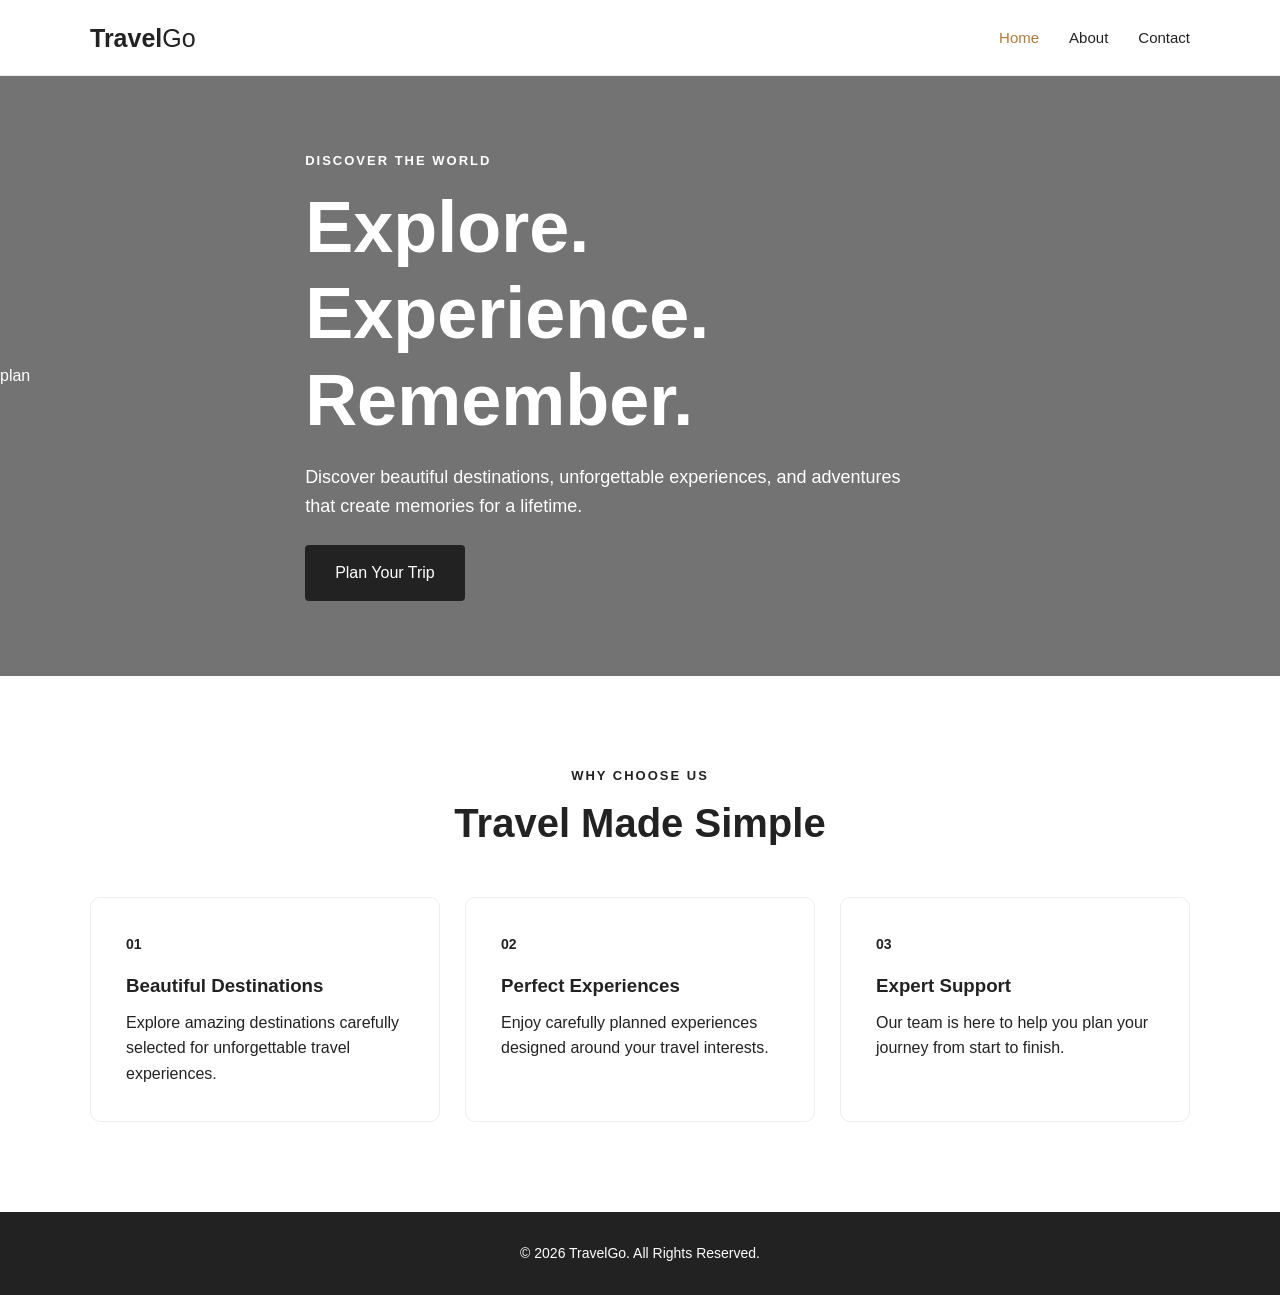
==== index.html @ 9b465028 "first commit" ====
<!DOCTYPE html>
<html lang="en">
<head>
    <meta charset="UTF-8">
    <meta name="viewport" content="width=device-width, initial-scale=1.0">
    <title>Home | Travel Website</title>
    <link rel="stylesheet" href="css/style.css">
</head>
<body>

    <header class="header">
        <div class="container navbar">
            <a href="index.html" class="logo">Travel<span>Go</span></a>

            <nav>
                <a href="index.html" class="active">Home</a>
                <a href="about.html">About</a>
                <a href="contact.html">Contact</a>
            </nav>
        </div>
    </header>

    <main>
        <section class="hero">plan
            <div class="container hero-content">
                <p class="subtitle">DISCOVER THE WORLD</p>
                <h1>Explore. Experience. Remember.</h1>
                <p>
                    Discover beautiful destinations, unforgettable experiences,
                    and adventures that create memories for a lifetime.
                </p>

                <a href="contact.html" class="btn-secondary">Plan Your Trip</a>
            </div>
        </section>

        <section class="features">
            <div class="container">
                <div class="section-heading">
                    <p class="subtitle">WHY CHOOSE US</p>
                    <h2>Travel Made Simple</h2>
                </div>

                <div class="feature-grid">
                    <div class="feature-card">
                        <div class="icon">01</div>
                        <h3>Beautiful Destinations</h3>
                        <p>
                            Explore amazing destinations carefully selected
                            for unforgettable travel experiences.
                        </p>
                    </div>

                    <div class="feature-card">
                        <div class="icon">02</div>
                        <h3>Perfect Experiences</h3>
                        <p>
                            Enjoy carefully planned experiences designed
                            around your travel interests.
                        </p>
                    </div>

                    <div class="feature-card">
                        <div class="icon">03</div>
                        <h3>Expert Support</h3>
                        <p>
                            Our team is here to help you plan your journey
                            from start to finish.
                        </p>
                    </div>
                </div>
            </div>
        </section>
    </main>

    <footer class="footer">
        <p>&copy; 2026 TravelGo. All Rights Reserved.</p>
    </footer>

</body>
</html>
---- css/style.css ----
/* =========================
   RESET
========================= */

* {
    margin: 0;
    padding: 0;
    box-sizing: border-box;
}

html {
    scroll-behavior: smooth;
}

body {
    font-family: Arial, sans-serif;
    color: #222;
    line-height: 1.6;
    background: #fff;
}

a {
    text-decoration: none;
    color: inherit;
}

img {
    max-width: 100%;
    display: block;
}

/* =========================
   COMMON
========================= */

.container {
    width: min(1100px, 90%);
    margin: auto;
}

.subtitle {
    font-size: 13px;
    font-weight: 700;
    letter-spacing: 2px;
    margin-bottom: 12px;
}

h1,
h2,
h3 {
    line-height: 1.2;
}

.btn {
    display: inline-block;
    margin-top: 25px;
    padding: 13px 28px;
    background: #222;
    color: #fff;
    border: 2px solid #222;
    border-radius: 4px;
    transition: all 0.3s ease;
    cursor: pointer;
}

.btn:hover {
    background: transparent;
    color: #222;
}

.btn-secondary {
    display: inline-block;
    margin-top: 25px;
    padding: 13px 28px;
    background: #222;
    color: #fff;
    border: 2px solid #222;
    border-radius: 4px;
    transition: all 0.3s ease;
}

.btn-secondary:hover {
    background: transparent;
    /* color: #222; */
    border-color: #fff;
}

/* =========================
   HEADER
========================= */

.header {
    background: #fff;
    border-bottom: 1px solid #eee;
}

.navbar {
    min-height: 75px;
    display: flex;
    align-items: center;
    justify-content: space-between;
}

.logo {
    font-size: 25px;
    font-weight: 700;
}

.logo span {
    font-weight: 400;
}

nav {
    display: flex;
    gap: 30px;
}

nav a {
    font-size: 15px;
    transition: color 0.3s ease;
}

nav a:hover,
nav a.active {
    color: #b47b35;
}

/* =========================
   HOME HERO
========================= */

.hero {
    min-height: 600px;
    display: flex;
    align-items: center;
    background:
        linear-gradient(
            rgba(0, 0, 0, 0.55),
            rgba(0, 0, 0, 0.55)
        ),
        url("https://images.unsplash.com/photo-1500530855697-b586d89ba3ee?auto=format&fit=crop&w=1600&q=80")
        center / cover;
    color: #fff;
}

.hero-content {
    max-width: 700px;
}

.hero h1 {
    font-size: clamp(40px, 6vw, 72px);
    margin-bottom: 20px;
}

.hero-content > p:not(.subtitle) {
    max-width: 600px;
    font-size: 18px;
}

/* =========================
   FEATURES
========================= */

.features {
    padding: 90px 0;
}

.section-heading {
    text-align: center;
    margin-bottom: 50px;
}

.section-heading h2 {
    font-size: 40px;
}

.feature-grid {
    display: grid;
    grid-template-columns: repeat(3, 1fr);
    gap: 25px;
}

.feature-card {
    padding: 35px;
    border: 1px solid #eee;
    border-radius: 10px;
    transition: transform 0.3s ease, box-shadow 0.3s ease;
}

.feature-card:hover {
    transform: translateY(-8px);
    box-shadow: 0 15px 35px rgba(0, 0, 0, 0.08);
}

.icon {
    margin-bottom: 20px;
    font-size: 14px;
    font-weight: 700;
}

.feature-card h3 {
    margin-bottom: 12px;
}

/* =========================
   PAGE BANNER
========================= */

.page-banner {
    padding: 100px 0;
    background: #f4f1eb;
}

.page-banner h1 {
    font-size: 55px;
    margin-bottom: 15px;
}

.page-banner p:last-child {
    max-width: 600px;
}

/* =========================
   ABOUT
========================= */

.about-section {
    padding: 100px 0;
}

.about-grid {
    display: grid;
    grid-template-columns: 1fr 1fr;
    gap: 70px;
    align-items: center;
}

.about-image {
    min-height: 450px;
}

.image-placeholder {
    height: 100%;
    min-height: 450px;
    display: flex;
    align-items: center;
    justify-content: center;
    background:
        linear-gradient(
            rgba(0, 0, 0, 0.2),
            rgba(0, 0, 0, 0.2)
        ),
        url("https://images.unsplash.com/photo-1516026672322-bc52d61a55d5?auto=format&fit=crop&w=1000&q=80")
        center / cover;
    color: #fff;
    font-size: 30px;
    font-weight: 700;
    letter-spacing: 5px;
}

.about-content h2,
.contact-info h2 {
    font-size: 42px;
    margin-bottom: 20px;
}

.about-content p {
    margin-bottom: 15px;
}

/* =========================
   CONTACT
========================= */

.contact-section {
    padding: 100px 0;
}

.contact-grid {
    display: grid;
    grid-template-columns: 1fr 1fr;
    gap: 70px;
}

.contact-item {
    margin-top: 25px;
}

.contact-item p {
    color: #666;
}

.contact-form {
    padding: 35px;
    border: 1px solid #eee;
    border-radius: 10px;
}

.form-group {
    margin-bottom: 20px;
}

.form-group label {
    display: block;
    margin-bottom: 7px;
    font-weight: 600;
}

.form-group input,
.form-group textarea {
    width: 100%;
    padding: 13px 15px;
    border: 1px solid #ddd;
    border-radius: 4px;
    font: inherit;
    outline: none;
    transition: border-color 0.3s ease;
}

.form-group input:focus,
.form-group textarea:focus {
    border-color: #222;
}

.form-group textarea {
    resize: vertical;
}

/* =========================
   FOOTER
========================= */

.footer {
    padding: 30px;
    text-align: center;
    background: #222;
    color: #fff;
    font-size: 14px;
}

/* =========================
   RESPONSIVE
========================= */

@media (max-width: 768px) {

    .navbar {
        flex-direction: column;
        justify-content: center;
        gap: 15px;
        padding: 18px 0;
    }

    nav {
        gap: 18px;
    }

    .hero {
        min-height: 500px;
    }

    .feature-grid,
    .about-grid,
    .contact-grid {
        grid-template-columns: 1fr;
    }

    .features,
    .about-section,
    .contact-section {
        padding: 60px 0;
    }

    .page-banner {
        padding: 70px 0;
    }

    .page-banner h1 {
        font-size: 42px;
    }

    .about-content h2,
    .contact-info h2 {
        font-size: 34px;
    }
}
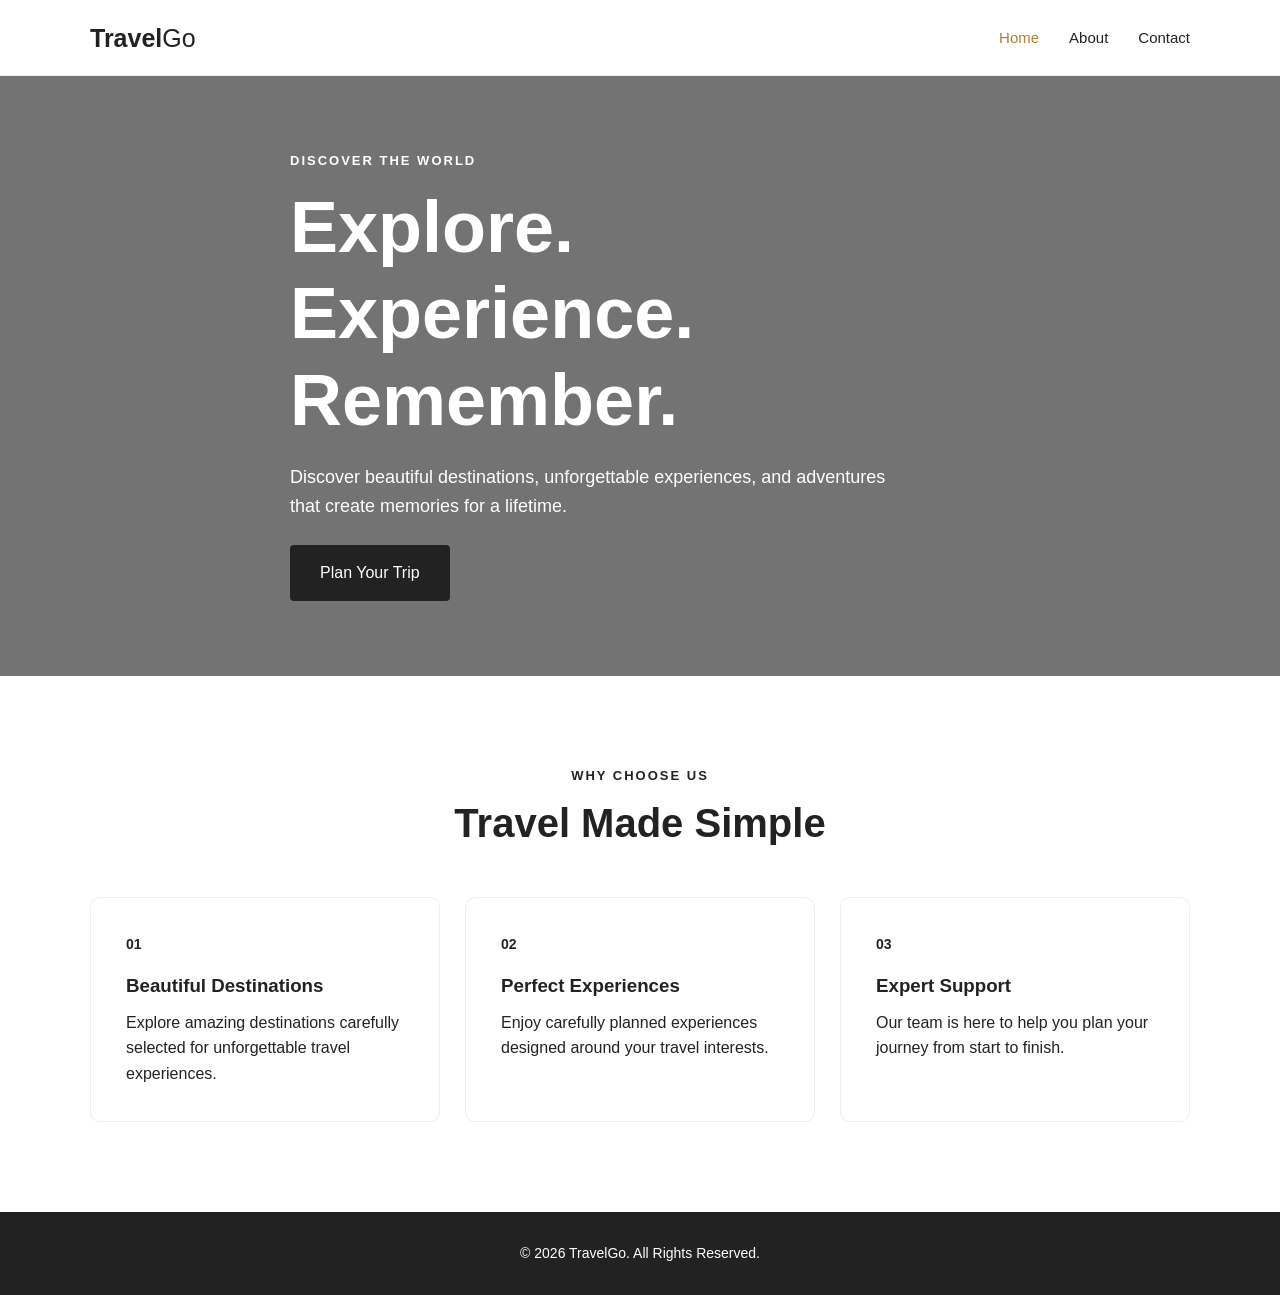
==== commit 111329de: "bug removed from homepage" ====
--- a/index.html
+++ b/index.html
@@ -21,7 +21,7 @@
     </header>
 
     <main>
-        <section class="hero">plan
+        <section class="hero">
             <div class="container hero-content">
                 <p class="subtitle">DISCOVER THE WORLD</p>
                 <h1>Explore. Experience. Remember.</h1>
@@ -30,7 +30,7 @@
                     and adventures that create memories for a lifetime.
                 </p>
 
-                <a href="contact.html" class="btn-secondary">Plan Your Trip</a>
+                <a href="contact.html" class="btn-primary">Plan Your Trip</a>
             </div>
         </section>
 
--- a/css/style.css
+++ b/css/style.css
@@ -68,7 +68,7 @@
     color: #222;
 }
 
-.btn-secondary {
+.btn-primary {
     display: inline-block;
     margin-top: 25px;
     padding: 13px 28px;
@@ -79,7 +79,7 @@
     transition: all 0.3s ease;
 }
 
-.btn-secondary:hover {
+.btn-primary:hover {
     background: transparent;
     /* color: #222; */
     border-color: #fff;
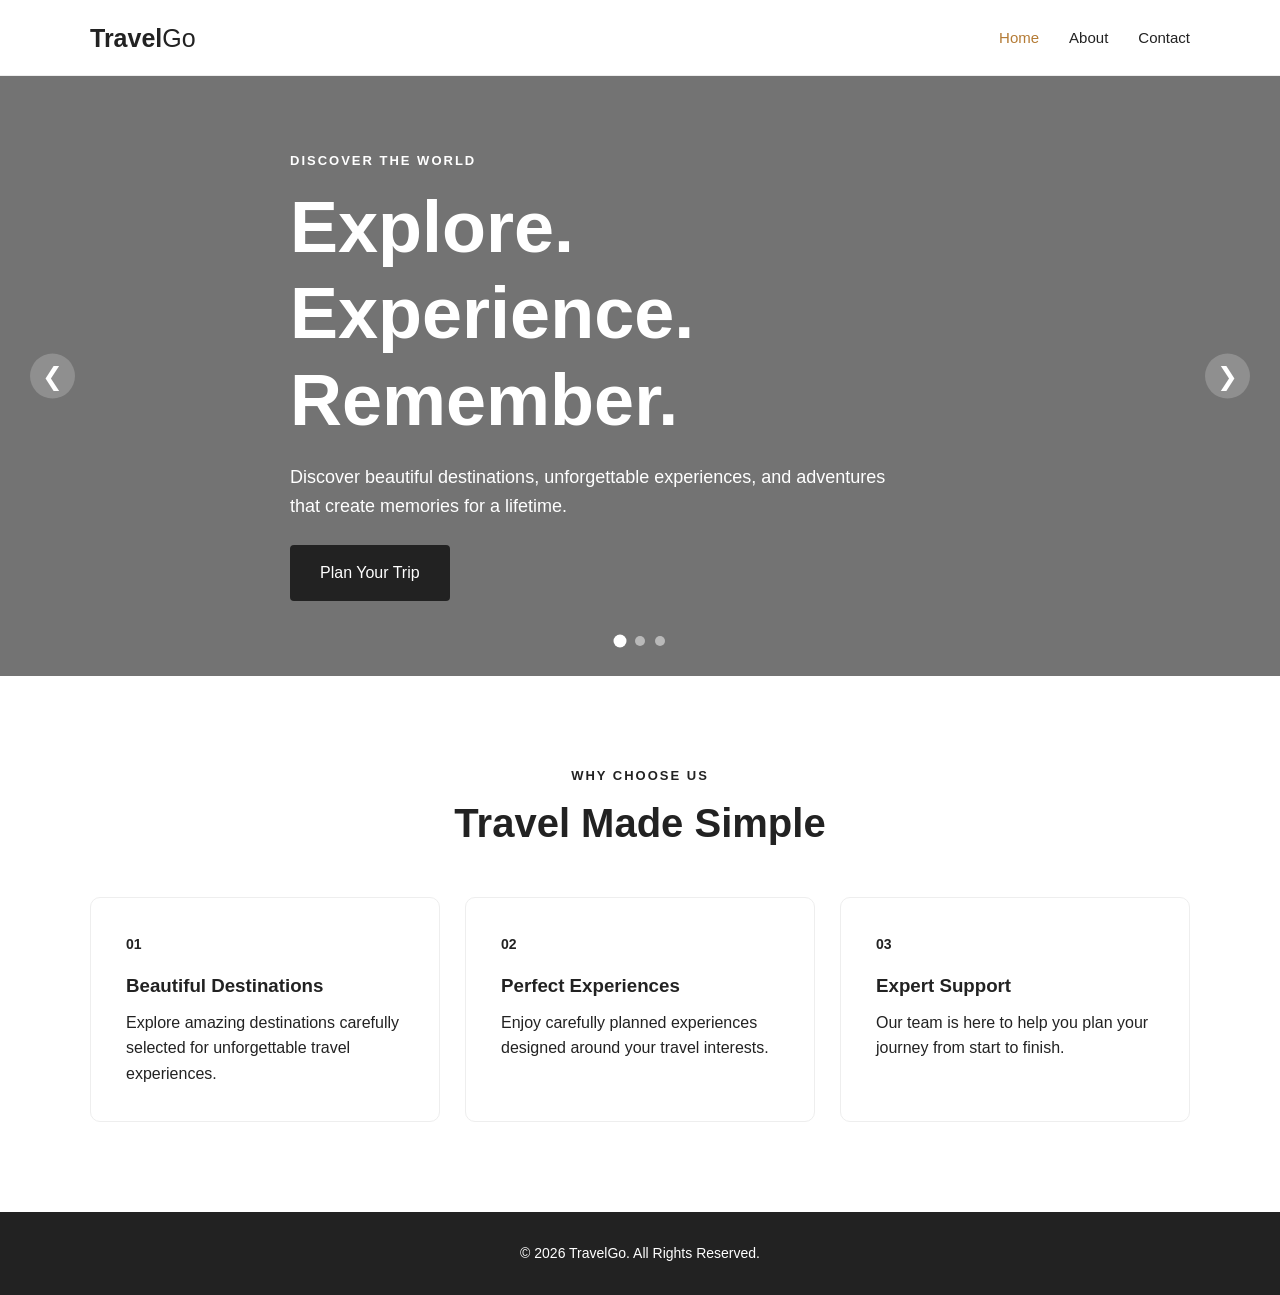
==== commit 0faf69c7: "hero section slider added" ====
--- a/index.html
+++ b/index.html
@@ -5,6 +5,7 @@
     <meta name="viewport" content="width=device-width, initial-scale=1.0">
     <title>Home | Travel Website</title>
     <link rel="stylesheet" href="css/style.css">
+    <script src="js/script.js" defer></script>
 </head>
 <body>
 
@@ -21,7 +22,7 @@
     </header>
 
     <main>
-        <section class="hero">
+        <!-- <section class="hero">
             <div class="container hero-content">
                 <p class="subtitle">DISCOVER THE WORLD</p>
                 <h1>Explore. Experience. Remember.</h1>
@@ -32,7 +33,85 @@
 
                 <a href="contact.html" class="btn-primary">Plan Your Trip</a>
             </div>
-        </section>
+        </section> -->
+
+        <section class="hero-slider">
+
+    <!-- Slide 1 -->
+    <div class="hero-slide active">
+        <div class="hero-overlay"></div>
+
+        <div class="container hero-content">
+            <p class="subtitle">DISCOVER THE WORLD</p>
+            <h1>Explore. Experience. Remember.</h1>
+            <p>
+                Discover beautiful destinations, unforgettable experiences,
+                and adventures that create memories for a lifetime.
+            </p>
+
+            <a href="contact.html" class="btn-primary">
+                Plan Your Trip
+            </a>
+        </div>
+    </div>
+
+
+    <!-- Slide 2 -->
+    <div class="hero-slide">
+        <div class="hero-overlay"></div>
+
+        <div class="container hero-content">
+            <p class="subtitle">EXPLORE NEW PLACES</p>
+            <h1>Adventure Awaits You.</h1>
+            <p>
+                Discover breathtaking landscapes and exciting destinations
+                around the world.
+            </p>
+
+            <a href="contact.html" class="btn-primary">
+                Start Exploring
+            </a>
+        </div>
+    </div>
+
+
+    <!-- Slide 3 -->
+    <div class="hero-slide">
+        <div class="hero-overlay"></div>
+
+        <div class="container hero-content">
+            <p class="subtitle">CREATE MEMORIES</p>
+            <h1>Travel Beyond Your Dreams.</h1>
+            <p>
+                Experience unforgettable journeys and create memories
+                that will stay with you forever.
+            </p>
+
+            <a href="contact.html" class="btn-primary">
+                Discover More
+            </a>
+        </div>
+    </div>
+
+
+    <!-- Navigation Buttons -->
+    <button class="slider-btn prev" aria-label="Previous Slide">
+        &#10094;
+    </button>
+
+    <button class="slider-btn next" aria-label="Next Slide">
+        &#10095;
+    </button>
+
+
+    <!-- Dots -->
+    <div class="slider-dots">
+        <span class="dot active"></span>
+        <span class="dot"></span>
+        <span class="dot"></span>
+    </div>
+
+</section>
 
         <section class="features">
             <div class="container">
--- a/css/style.css
+++ b/css/style.css
@@ -156,6 +156,168 @@
     max-width: 600px;
     font-size: 18px;
 }
+
+/* =========================
+   HERO SLIDER
+========================= */
+
+.hero-slider {
+    position: relative;
+    width: 100%;
+    min-height: 600px;
+    overflow: hidden;
+}
+
+.hero-slide {
+    position: absolute;
+    inset: 0;
+
+    display: flex;
+    align-items: center;
+
+    min-height: 600px;
+
+    opacity: 0;
+    visibility: hidden;
+
+    transition: opacity 0.8s ease-in-out;
+
+    background-position: center;
+    background-size: cover;
+    background-repeat: no-repeat;
+
+    color: #fff;
+}
+
+/* Slide 1 */
+
+.hero-slide:nth-child(1) {
+    background-image:
+        url("https://images.unsplash.com/photo-1500530855697-b586d89ba3ee?auto=format&fit=crop&w=1600&q=80");
+}
+
+/* Slide 2 */
+
+.hero-slide:nth-child(2) {
+    background-image:
+        url("https://images.unsplash.com/photo-1469474968028-56623f02e42e?auto=format&fit=crop&w=1600&q=80");
+}
+
+/* Slide 3 */
+
+.hero-slide:nth-child(3) {
+    background-image:
+        url("https://images.unsplash.com/photo-1501785888041-af3ef285b470?auto=format&fit=crop&w=1600&q=80");
+}
+
+
+/* Active Slide */
+
+.hero-slide.active {
+    opacity: 1;
+    visibility: visible;
+}
+
+
+/* Dark Overlay */
+
+.hero-overlay {
+    position: absolute;
+    inset: 0;
+
+    background: rgba(0, 0, 0, 0.55);
+}
+
+
+/* Hero Content */
+
+.hero-content {
+    position: relative;
+    z-index: 2;
+    max-width: 700px;
+}
+
+.hero-content h1 {
+    font-size: clamp(40px, 6vw, 72px);
+    margin-bottom: 20px;
+}
+
+.hero-content > p:not(.subtitle) {
+    max-width: 600px;
+    font-size: 18px;
+}
+
+
+/* Slider Buttons */
+
+.slider-btn {
+    position: absolute;
+    top: 50%;
+    transform: translateY(-50%);
+    z-index: 3;
+
+    width: 45px;
+    height: 45px;
+
+    border: none;
+    border-radius: 50%;
+
+    background: rgba(255, 255, 255, 0.2);
+    color: #fff;
+
+    font-size: 25px;
+    cursor: pointer;
+
+    transition: background 0.3s ease;
+}
+
+.slider-btn:hover {
+    background: rgba(255, 255, 255, 0.4);
+}
+
+.prev {
+    left: 30px;
+}
+
+.next {
+    right: 30px;
+}
+
+
+/* Slider Dots */
+
+.slider-dots {
+    position: absolute;
+
+    bottom: 30px;
+    left: 50%;
+
+    transform: translateX(-50%);
+
+    display: flex;
+    gap: 10px;
+
+    z-index: 3;
+}
+
+.dot {
+    width: 10px;
+    height: 10px;
+
+    border-radius: 50%;
+
+    background: rgba(255, 255, 255, 0.5);
+
+    cursor: pointer;
+
+    transition: all 0.3s ease;
+}
+
+.dot.active {
+    background: #fff;
+    transform: scale(1.3);
+}
+
 
 /* =========================
    FEATURES
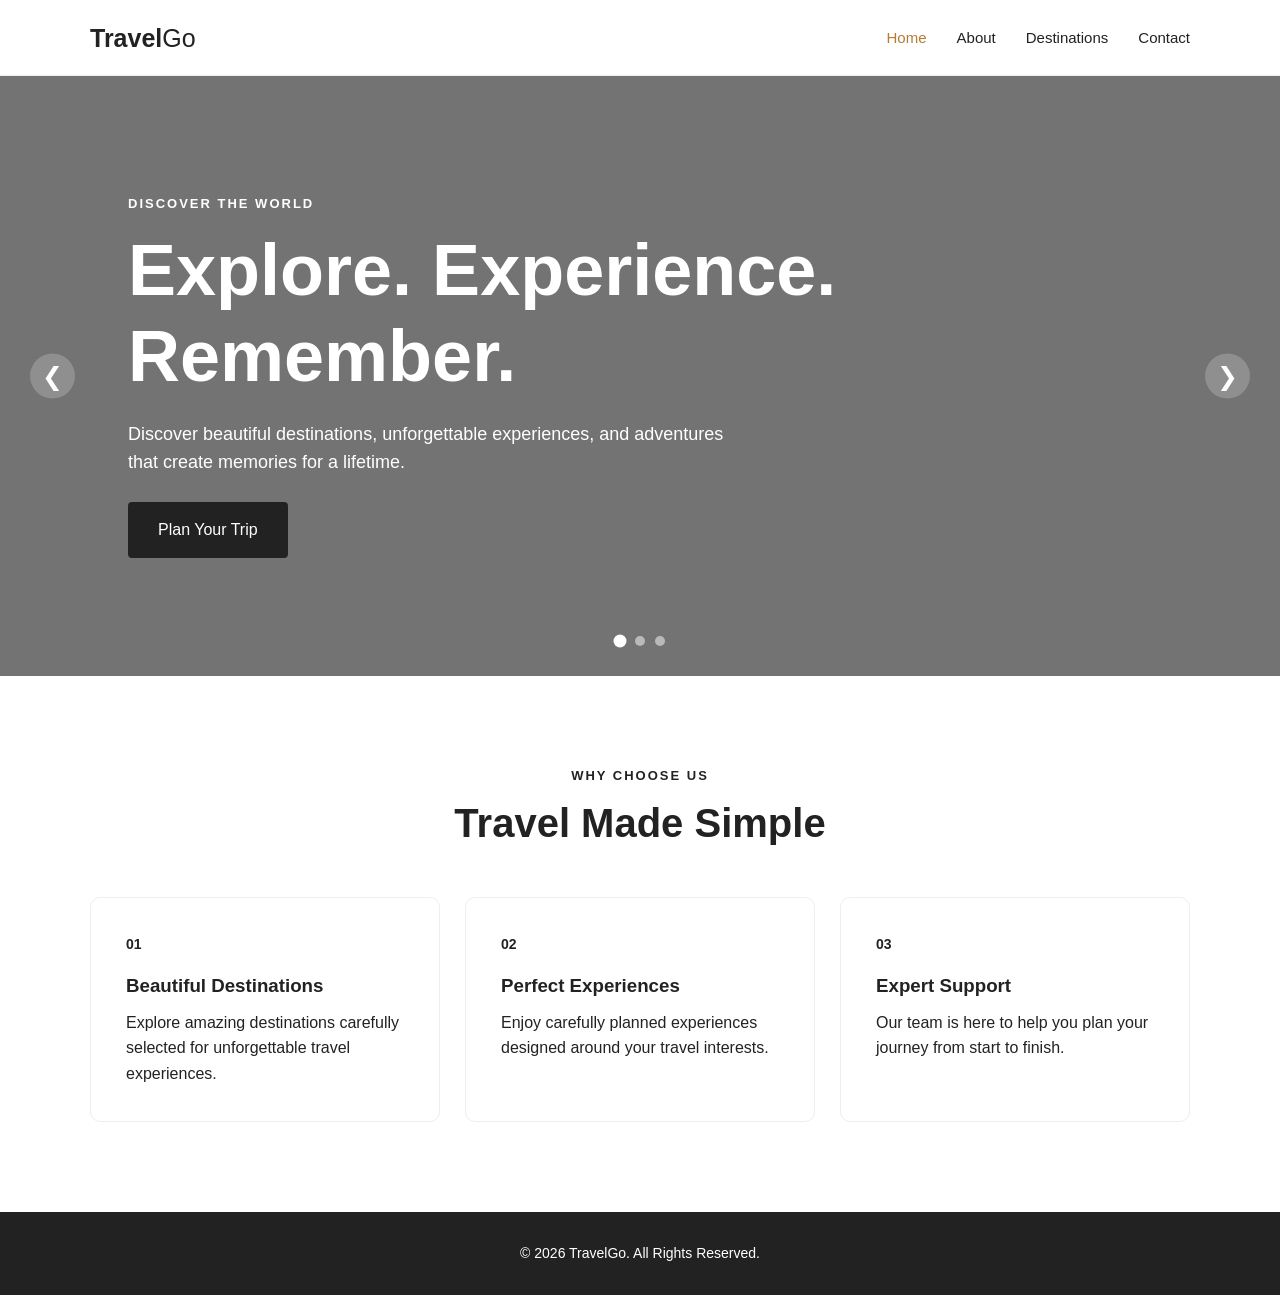
==== commit 9c412f6e: "destination page added" ====
--- a/index.html
+++ b/index.html
@@ -1,5 +1,6 @@
 <!DOCTYPE html>
 <html lang="en">
+
 <head>
     <meta charset="UTF-8">
     <meta name="viewport" content="width=device-width, initial-scale=1.0">
@@ -7,6 +8,7 @@
     <link rel="stylesheet" href="css/style.css">
     <script src="js/script.js" defer></script>
 </head>
+
 <body>
 
     <header class="header">
@@ -16,6 +18,7 @@
             <nav>
                 <a href="index.html" class="active">Home</a>
                 <a href="about.html">About</a>
+                <a href="destinations.html">Destinations</a>
                 <a href="contact.html">Contact</a>
             </nav>
         </div>
@@ -37,81 +40,81 @@
 
         <section class="hero-slider">
 
-    <!-- Slide 1 -->
-    <div class="hero-slide active">
-        <div class="hero-overlay"></div>
+            <!-- Slide 1 -->
+            <div class="hero-slide active">
+                <div class="hero-overlay"></div>
 
-        <div class="container hero-content">
-            <p class="subtitle">DISCOVER THE WORLD</p>
-            <h1>Explore. Experience. Remember.</h1>
-            <p>
-                Discover beautiful destinations, unforgettable experiences,
-                and adventures that create memories for a lifetime.
-            </p>
+                <div class="container hero-content">
+                    <p class="subtitle">DISCOVER THE WORLD</p>
+                    <h1>Explore. Experience. Remember.</h1>
+                    <p>
+                        Discover beautiful destinations, unforgettable experiences,
+                        and adventures that create memories for a lifetime.
+                    </p>
 
-            <a href="contact.html" class="btn-primary">
-                Plan Your Trip
-            </a>
-        </div>
-    </div>
+                    <a href="contact.html" class="btn-primary">
+                        Plan Your Trip
+                    </a>
+                </div>
+            </div>
 
 
-    <!-- Slide 2 -->
-    <div class="hero-slide">
-        <div class="hero-overlay"></div>
+            <!-- Slide 2 -->
+            <div class="hero-slide">
+                <div class="hero-overlay"></div>
 
-        <div class="container hero-content">
-            <p class="subtitle">EXPLORE NEW PLACES</p>
-            <h1>Adventure Awaits You.</h1>
-            <p>
-                Discover breathtaking landscapes and exciting destinations
-                around the world.
-            </p>
+                <div class="container hero-content">
+                    <p class="subtitle">EXPLORE NEW PLACES</p>
+                    <h1>Adventure Awaits You.</h1>
+                    <p>
+                        Discover breathtaking landscapes and exciting destinations
+                        around the world.
+                    </p>
 
-            <a href="contact.html" class="btn-primary">
-                Start Exploring
-            </a>
-        </div>
-    </div>
+                    <a href="contact.html" class="btn-primary">
+                        Start Exploring
+                    </a>
+                </div>
+            </div>
 
 
-    <!-- Slide 3 -->
-    <div class="hero-slide">
-        <div class="hero-overlay"></div>
+            <!-- Slide 3 -->
+            <div class="hero-slide">
+                <div class="hero-overlay"></div>
 
-        <div class="container hero-content">
-            <p class="subtitle">CREATE MEMORIES</p>
-            <h1>Travel Beyond Your Dreams.</h1>
-            <p>
-                Experience unforgettable journeys and create memories
-                that will stay with you forever.
-            </p>
+                <div class="container hero-content">
+                    <p class="subtitle">CREATE MEMORIES</p>
+                    <h1>Travel Beyond Your Dreams.</h1>
+                    <p>
+                        Experience unforgettable journeys and create memories
+                        that will stay with you forever.
+                    </p>
 
-            <a href="contact.html" class="btn-primary">
-                Discover More
-            </a>
-        </div>
-    </div>
+                    <a href="contact.html" class="btn-primary">
+                        Discover More
+                    </a>
+                </div>
+            </div>
 
 
-    <!-- Navigation Buttons -->
-    <button class="slider-btn prev" aria-label="Previous Slide">
-        &#10094;
-    </button>
+            <!-- Navigation Buttons -->
+            <button class="slider-btn prev" aria-label="Previous Slide">
+                &#10094;
+            </button>
 
-    <button class="slider-btn next" aria-label="Next Slide">
-        &#10095;
-    </button>
+            <button class="slider-btn next" aria-label="Next Slide">
+                &#10095;
+            </button>
 
 
-    <!-- Dots -->
-    <div class="slider-dots">
-        <span class="dot active"></span>
-        <span class="dot"></span>
-        <span class="dot"></span>
-    </div>
+            <!-- Dots -->
+            <div class="slider-dots">
+                <span class="dot active"></span>
+                <span class="dot"></span>
+                <span class="dot"></span>
+            </div>
 
-</section>
+        </section>
 
         <section class="features">
             <div class="container">
@@ -157,4 +160,5 @@
     </footer>
 
 </body>
+
 </html>
--- a/css/style.css
+++ b/css/style.css
@@ -129,7 +129,7 @@
    HOME HERO
 ========================= */
 
-.hero {
+/* .hero {
     min-height: 600px;
     display: flex;
     align-items: center;
@@ -141,9 +141,9 @@
         url("https://images.unsplash.com/photo-1500530855697-b586d89ba3ee?auto=format&fit=crop&w=1600&q=80")
         center / cover;
     color: #fff;
-}
-
-.hero-content {
+} */
+
+/* .hero-content {
     max-width: 700px;
 }
 
@@ -155,7 +155,11 @@
 .hero-content > p:not(.subtitle) {
     max-width: 600px;
     font-size: 18px;
-}
+} */
+
+/* =========================
+   HERO SLIDER
+========================= */
 
 /* =========================
    HERO SLIDER
@@ -164,23 +168,29 @@
 .hero-slider {
     position: relative;
     width: 100%;
-    min-height: 600px;
+    height: 600px;
     overflow: hidden;
 }
+
+
+/* Individual Slides */
 
 .hero-slide {
     position: absolute;
     inset: 0;
 
+    width: 100%;
+    height: 100%;
+
     display: flex;
     align-items: center;
 
-    min-height: 600px;
-
     opacity: 0;
     visibility: hidden;
 
-    transition: opacity 0.8s ease-in-out;
+    transition:
+        opacity 0.8s ease-in-out,
+        visibility 0.8s ease-in-out;
 
     background-position: center;
     background-size: cover;
@@ -189,6 +199,7 @@
     color: #fff;
 }
 
+
 /* Slide 1 */
 
 .hero-slide:nth-child(1) {
@@ -196,6 +207,7 @@
         url("https://images.unsplash.com/photo-1500530855697-b586d89ba3ee?auto=format&fit=crop&w=1600&q=80");
 }
 
+
 /* Slide 2 */
 
 .hero-slide:nth-child(2) {
@@ -203,6 +215,7 @@
         url("https://images.unsplash.com/photo-1469474968028-56623f02e42e?auto=format&fit=crop&w=1600&q=80");
 }
 
+
 /* Slide 3 */
 
 .hero-slide:nth-child(3) {
@@ -219,7 +232,7 @@
 }
 
 
-/* Dark Overlay */
+/* Overlay */
 
 .hero-overlay {
     position: absolute;
@@ -229,15 +242,18 @@
 }
 
 
-/* Hero Content */
+/* Content */
 
 .hero-content {
     position: relative;
     z-index: 2;
-    max-width: 700px;
+
+    width: min(1100px, 80%);
+    margin: 0 auto;
 }
 
 .hero-content h1 {
+    max-width: 750px;
     font-size: clamp(40px, 6vw, 72px);
     margin-bottom: 20px;
 }
@@ -254,7 +270,8 @@
     position: absolute;
     top: 50%;
     transform: translateY(-50%);
-    z-index: 3;
+
+    z-index: 5;
 
     width: 45px;
     height: 45px;
@@ -284,7 +301,7 @@
 }
 
 
-/* Slider Dots */
+/* Dots */
 
 .slider-dots {
     position: absolute;
@@ -297,7 +314,7 @@
     display: flex;
     gap: 10px;
 
-    z-index: 3;
+    z-index: 5;
 }
 
 .dot {
@@ -317,7 +334,6 @@
     background: #fff;
     transform: scale(1.3);
 }
-
 
 /* =========================
    FEATURES
@@ -501,10 +517,30 @@
 }
 
 /* =========================
+   FORM VALIDATION
+========================= */
+
+.error-message {
+    display: block;
+    color: #d93025;
+    font-size: 13px;
+    margin-top: 6px;
+}
+
+.form-group input.error,
+.form-group textarea.error {
+    border-color: #d93025;
+}
+
+/* =========================
    RESPONSIVE
 ========================= */
 
+/* Tablet and smaller screens */
+
 @media (max-width: 768px) {
+
+    /* Navbar */
 
     .navbar {
         flex-direction: column;
@@ -517,9 +553,61 @@
         gap: 18px;
     }
 
-    .hero {
+
+    /* Hero Slider */
+
+    .hero-slider {
         min-height: 500px;
     }
+
+    .hero-slide {
+        min-height: 500px;
+        background-position: center center;
+    }
+
+    .hero-content {
+        width: 80%;
+        max-width: 600px;
+        margin: 0 auto;
+        text-align: center;
+    }
+
+    .hero-content h1 {
+        font-size: clamp(36px, 8vw, 55px);
+    }
+
+    .hero-content > p:not(.subtitle) {
+        margin-left: auto;
+        margin-right: auto;
+        font-size: 16px;
+    }
+
+
+    /* Slider Buttons */
+
+    .slider-btn {
+        width: 40px;
+        height: 40px;
+        font-size: 20px;
+    }
+
+    .prev {
+        left: 12px;
+    }
+
+    .next {
+        right: 12px;
+    }
+
+
+    /* Slider Dots */
+
+    .slider-dots {
+        bottom: 20px;
+    }
+
+
+    /* Other Sections */
 
     .feature-grid,
     .about-grid,
@@ -545,4 +633,214 @@
     .contact-info h2 {
         font-size: 34px;
     }
-}+}
+
+
+/* Mobile Devices */
+
+@media (max-width: 480px) {
+
+    .container {
+        width: 90%;
+    }
+
+    /* Hero */
+
+    .hero-slider {
+        min-height: 480px;
+    }
+
+    .hero-slide {
+        min-height: 480px;
+    }
+
+    .hero-content {
+        width: 85%;
+    }
+
+    .hero-content h1 {
+        font-size: 36px;
+        line-height: 1.15;
+    }
+
+    .subtitle {
+        font-size: 11px;
+        letter-spacing: 1.5px;
+    }
+
+    .hero-content > p:not(.subtitle) {
+        font-size: 15px;
+        line-height: 1.6;
+    }
+
+    .btn-primary {
+        padding: 12px 22px;
+        font-size: 15px;
+    }
+
+
+    /* Slider Buttons */
+
+    .slider-btn {
+        /* width: 36px;
+        height: 36px;
+        font-size: 18px; */
+        display: none;
+    }
+
+    /* .prev {
+        left: 8px;
+    }
+
+    .next {
+        right: 8px;
+    } */
+
+
+    /* Dots */
+
+    .slider-dots {
+        bottom: 15px;
+        gap: 8px;
+    }
+
+    .dot {
+        width: 8px;
+        height: 8px;
+    }
+
+
+    /* Section Headings */
+
+    .section-heading h2 {
+        font-size: 32px;
+    }
+}
+
+
+
+/* destinations start */
+/* =========================
+   DESTINATIONS
+========================= */
+
+.destinations-section {
+    padding: 90px 0;
+}
+
+
+/* Filter Section */
+
+.filter-section {
+    text-align: center;
+    margin-bottom: 50px;
+}
+
+.filter-section h2 {
+    font-size: 38px;
+    margin-bottom: 25px;
+}
+
+
+/* Filter Buttons */
+
+.filter-buttons {
+    display: flex;
+    justify-content: center;
+    flex-wrap: wrap;
+    gap: 12px;
+}
+
+.filter-btn {
+    padding: 10px 20px;
+
+    border: 1px solid #ddd;
+    background: #fff;
+
+    border-radius: 4px;
+
+    cursor: pointer;
+
+    font-size: 15px;
+
+    transition: all 0.3s ease;
+}
+
+.filter-btn:hover,
+.filter-btn.active {
+    background: #222;
+    color: #fff;
+    border-color: #222;
+}
+
+
+/* Destination Grid */
+
+.destination-grid {
+    display: grid;
+
+    grid-template-columns:
+        repeat(3, 1fr);
+
+    gap: 25px;
+}
+
+
+/* Destination Card */
+
+.destination-card {
+    border: 1px solid #eee;
+
+    border-radius: 10px;
+
+    overflow: hidden;
+
+    transition:
+        transform 0.3s ease,
+        box-shadow 0.3s ease;
+}
+
+.destination-card:hover {
+    transform: translateY(-8px);
+
+    box-shadow:
+        0 15px 35px
+        rgba(0, 0, 0, 0.08);
+}
+
+
+/* Images */
+
+.destination-card img {
+    width: 100%;
+    height: 230px;
+
+    object-fit: cover;
+}
+
+
+/* Content */
+
+.destination-content {
+    padding: 25px;
+}
+
+.destination-content h3 {
+    margin-bottom: 10px;
+
+    font-size: 22px;
+}
+
+.destination-content p {
+    color: #666;
+}
+
+@media (max-width: 768px) {
+
+    .destination-grid {
+        grid-template-columns:
+            repeat(2, 1fr);
+    }
+
+}
+/* destinations end */
